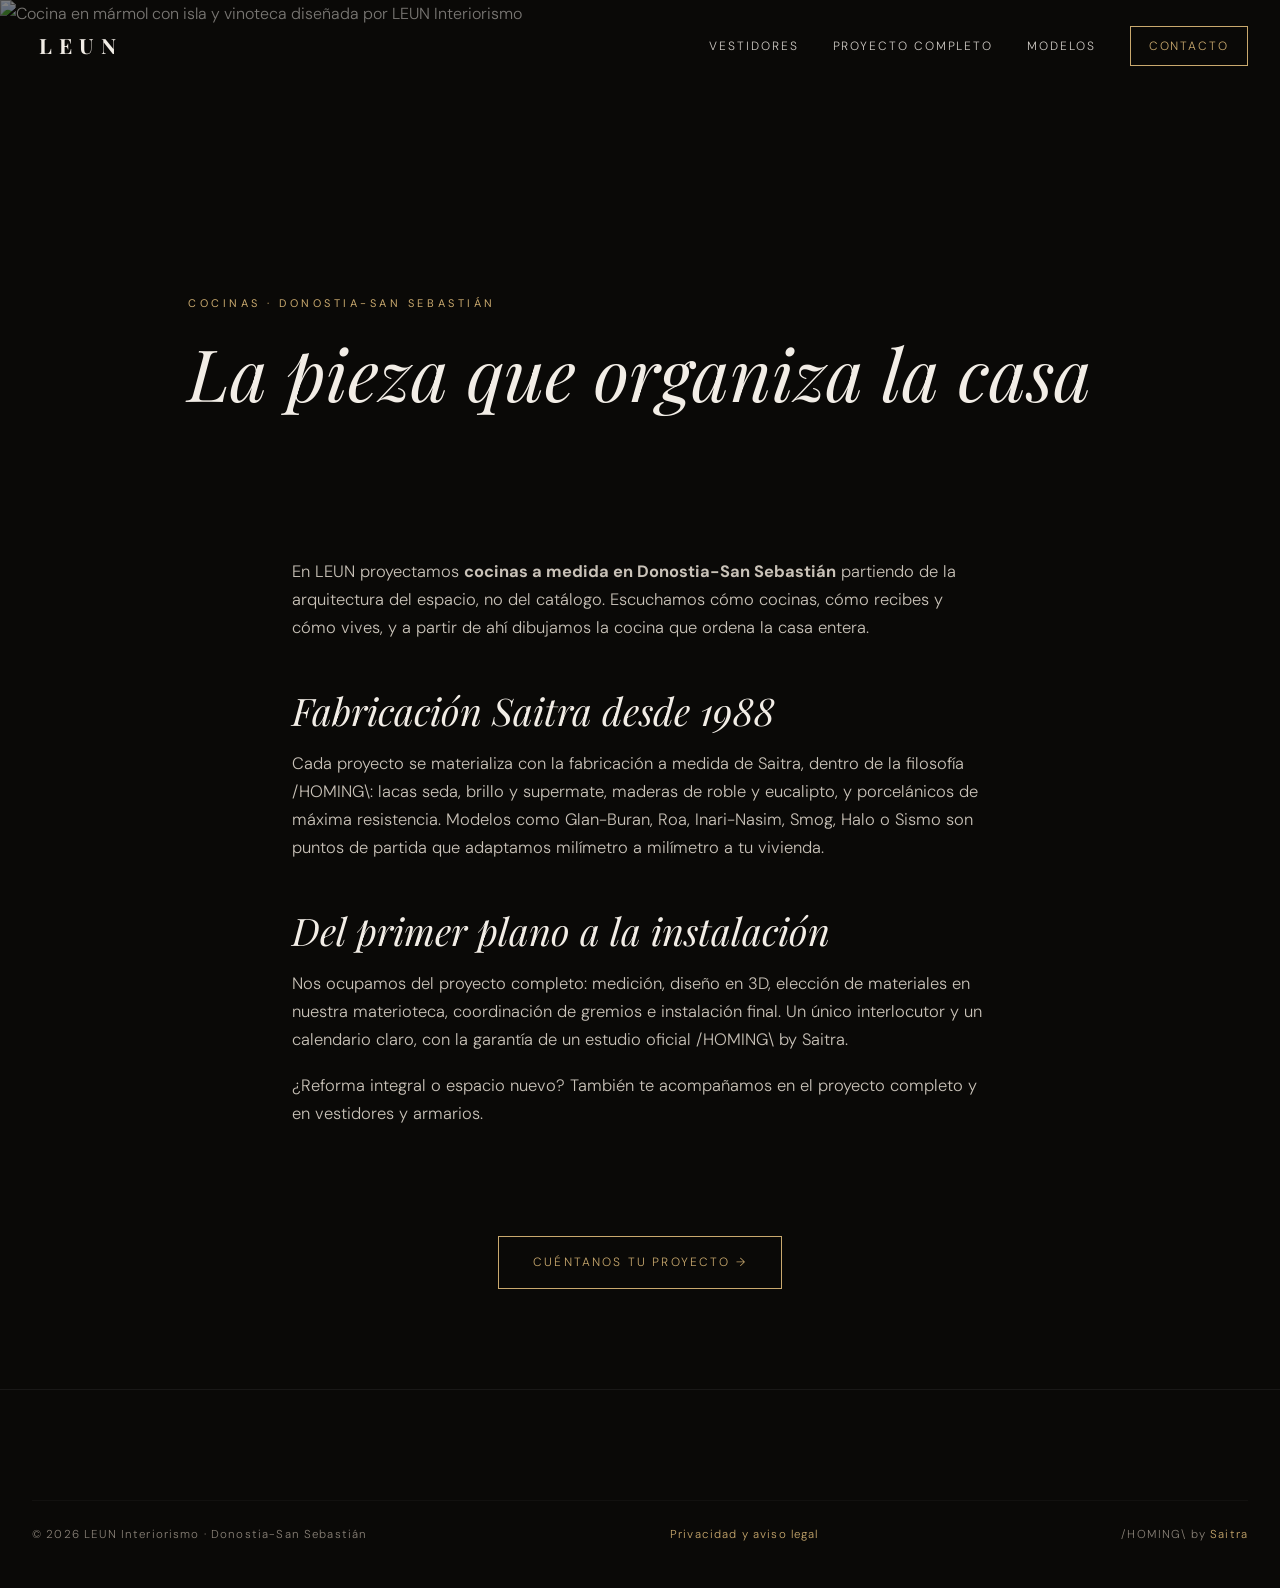
==== cocinas.html @ f99738a0 "Add files via upload" ====
<!DOCTYPE html>
<html lang="es">
<head>
<meta charset="UTF-8">
<meta name="viewport" content="width=device-width, initial-scale=1">
<title>Cocinas a medida en Donostia-San Sebastián | LEUN Interiorismo</title>
<meta name="description" content="Diseño de cocinas a medida en Donostia-San Sebastián. Proyectos de alta gama fabricados por Saitra: lacas, maderas y porcelánicos. Estudio oficial /HOMING\.">
<meta name="robots" content="index, follow">
<link rel="canonical" href="https://leun26.github.io/leun-web/cocinas.html">
<meta property="og:type" content="website">
<meta property="og:locale" content="es_ES">
<meta property="og:site_name" content="LEUN Interiorismo">
<meta property="og:title" content="Cocinas a medida en Donostia | LEUN Interiorismo">
<meta property="og:description" content="Proyectos de cocina de alta gama en Donostia-San Sebastián, fabricados por Saitra.">
<meta property="og:url" content="https://leun26.github.io/leun-web/cocinas.html">
<meta property="og:image" content="https://leun26.github.io/leun-web/assets/img/local-marmol.jpg">
<link rel="icon" href="favicon.svg" type="image/svg+xml">
<link rel="apple-touch-icon" href="apple-touch-icon.png">
<link rel="preconnect" href="https://fonts.googleapis.com">
<link rel="preconnect" href="https://fonts.gstatic.com" crossorigin>
<link href="https://fonts.googleapis.com/css2?family=DM+Sans:wght@300;400;500&family=Playfair+Display:ital,wght@0,400;0,700;1,400;1,700&display=swap" rel="stylesheet">
<link rel="stylesheet" href="css/style.css">
<style>
.svc-hero{min-height:52vh;display:flex;align-items:flex-end;position:relative;overflow:hidden;padding-bottom:56px}
.svc-hero img{position:absolute;inset:0;width:100%;height:100%;object-fit:cover;filter:brightness(.5)}
.svc-hero .wrap{position:relative;z-index:2}
.svc-hero h1{font-size:clamp(38px,6.5vw,72px);color:var(--hueso);font-style:italic}
.svc-body{padding:90px 0}
.svc-body .wrap{max-width:760px}
.svc-body h2{font-size:clamp(26px,4vw,38px);font-style:italic;margin:48px 0 18px}
.svc-body p{color:#c9c2b8;margin-bottom:18px;font-size:16.5px}
.svc-cta{text-align:center;padding:0 0 100px}
</style>
<script type="application/ld+json">
{
  "@context": "https://schema.org",
  "@type": "Service",
  "serviceType": "Diseño de cocinas a medida",
  "provider": { "@type": "LocalBusiness", "name": "LEUN Interiorismo", "url": "https://leun26.github.io/leun-web/" },
  "areaServed": ["Donostia-San Sebastián", "Gipuzkoa"],
  "url": "https://leun26.github.io/leun-web/cocinas.html"
}
</script>
</head>
<body>
<header>
  <nav id="nav" aria-label="Navegación principal">
    <a href="index.html" class="brand" aria-label="LEUN Interiorismo — inicio"><b>LEUN</b></a>
    <div class="nav-links" id="navLinks">
      <a href="vestidores.html">Vestidores</a>
      <a href="proyecto-completo.html">Proyecto completo</a>
      <a href="index.html#colecciones">Modelos</a>
      <a href="index.html#contacto" class="nav-cta">Contacto</a>
    </div>
    <button class="burger" id="burger" aria-label="Abrir menú" aria-expanded="false" aria-controls="navLinks">
      <span></span><span></span><span></span>
    </button>
  </nav>
</header>

<main>
  <section class="svc-hero">
    <img src="assets/img/local-marmol.jpg" alt="Cocina en mármol con isla y vinoteca diseñada por LEUN Interiorismo" fetchpriority="high">
    <div class="wrap">
      <span class="eyebrow">Cocinas · Donostia-San Sebastián</span>
      <h1>La pieza que organiza la casa</h1>
    </div>
  </section>

  <section class="svc-body">
    <div class="wrap">
      <p>En LEUN proyectamos <strong>cocinas a medida en Donostia-San Sebastián</strong> partiendo de la arquitectura del espacio, no del catálogo. Escuchamos cómo cocinas, cómo recibes y cómo vives, y a partir de ahí dibujamos la cocina que ordena la casa entera.</p>

      <h2>Fabricación Saitra desde 1988</h2>
      <p>Cada proyecto se materializa con la fabricación a medida de <a href="https://saitra.com" target="_blank" rel="noopener">Saitra</a>, dentro de la filosofía /HOMING\: lacas seda, brillo y supermate, maderas de roble y eucalipto, y porcelánicos de máxima resistencia. Modelos como Glan-Buran, Roa, Inari-Nasim, Smog, Halo o Sismo son puntos de partida que adaptamos milímetro a milímetro a tu vivienda.</p>

      <h2>Del primer plano a la instalación</h2>
      <p>Nos ocupamos del proyecto completo: medición, diseño en 3D, elección de materiales en nuestra materioteca, coordinación de gremios e instalación final. Un único interlocutor y un calendario claro, con la garantía de un estudio oficial /HOMING\ by Saitra.</p>

      <p>¿Reforma integral o espacio nuevo? También te acompañamos en <a href="proyecto-completo.html">el proyecto completo</a> y en <a href="vestidores.html">vestidores y armarios</a>.</p>
    </div>
  </section>

  <div class="svc-cta">
    <a class="btn-gold" href="index.html#contacto">Cuéntanos tu proyecto →</a>
  </div>
</main>

<footer>
  <div class="wrap">
    <div class="foot-bottom">
      <span>© 2026 LEUN Interiorismo · Donostia-San Sebastián</span>
      <span><a href="privacidad.html">Privacidad y aviso legal</a></span>
      <span>/HOMING\ by <a href="https://saitra.com" target="_blank" rel="noopener">Saitra</a></span>
    </div>
  </div>
</footer>
<script src="js/main.js" defer></script>
</body>
</html>
---- css/style.css ----
/* ===========================================================
   LEUN INTERIORISMO — style.css
   Estudio oficial /HOMING\ by Saitra · Donostia-San Sebastián
   Vanilla CSS3. Sin frameworks. Mobile-first.
   =========================================================== */

:root{
  --obsidian:#0A0907;
  --obsidian-soft:#13110E;
  --gold:#C9A96E;
  --gold-dim:#A8895280;
  --hueso:#F2EDE6;
  --piedra:#8A8278;
  --white:#FFFFFF;
  --maxw:1280px;
}
*{margin:0;padding:0;box-sizing:border-box}
html{scroll-behavior:smooth}
body{
  background:var(--obsidian);
  color:var(--hueso);
  font-family:'DM Sans',sans-serif;
  font-weight:300;
  line-height:1.7;
  -webkit-font-smoothing:antialiased;
  overflow-x:hidden;
}
h1,h2,h3,h4{font-family:'Playfair Display',serif;font-weight:400;line-height:1.1}
a{color:inherit;text-decoration:none}
img{display:block;max-width:100%}
section{position:relative}
.wrap{max-width:var(--maxw);margin:0 auto;padding:0 20px}
.eyebrow{
  font-size:11px;letter-spacing:.32em;text-transform:uppercase;
  color:var(--gold);font-weight:400;margin-bottom:20px;display:inline-block;
}

/* Texto solo para lectores de pantalla / SEO */
.visually-hidden{position:absolute;width:1px;height:1px;margin:-1px;padding:0;overflow:hidden;clip:rect(0 0 0 0);white-space:nowrap;border:0}

/* Skip link (accesibilidad) */
.skip{position:absolute;left:-9999px;top:0;background:var(--gold);color:var(--obsidian);
  padding:10px 16px;z-index:200;font-size:13px;letter-spacing:.1em}
.skip:focus{left:12px;top:12px}

/* Reveal on scroll */
.reveal{opacity:0;transform:translateY(34px);transition:opacity 1s cubic-bezier(.16,.7,.3,1),transform 1s cubic-bezier(.16,.7,.3,1)}
.reveal.in{opacity:1;transform:none}
.reveal.d1{transition-delay:.1s}.reveal.d2{transition-delay:.22s}.reveal.d3{transition-delay:.34s}
@media(prefers-reduced-motion:reduce){.reveal{opacity:1;transform:none;transition:none}}

/* ---------- NAV ---------- */
nav{
  position:fixed;top:0;left:0;right:0;z-index:100;
  display:flex;align-items:center;justify-content:space-between;
  padding:22px 20px;transition:padding .4s ease,background .4s ease,backdrop-filter .4s ease;
}
nav.scrolled{
  padding:14px 20px;background:rgba(10,9,7,.82);
  backdrop-filter:blur(14px);-webkit-backdrop-filter:blur(14px);border-bottom:1px solid #ffffff10;
}
.brand{font-family:'Playfair Display',serif;font-size:21px;letter-spacing:.34em;color:var(--hueso);padding-left:.34em}
.brand b{font-weight:700}
.nav-links{display:flex;gap:34px;align-items:center}
.nav-links a{font-size:12px;letter-spacing:.16em;text-transform:uppercase;color:var(--hueso);opacity:.85;transition:color .3s,opacity .3s;position:relative}
.nav-links a::after{content:"";position:absolute;left:0;bottom:-6px;width:0;height:1px;background:var(--gold);transition:width .35s ease}
.nav-links a:hover,.nav-links a:focus-visible{color:var(--gold);opacity:1}
.nav-links a:hover::after{width:100%}
.nav-cta{border:1px solid var(--gold);padding:9px 18px!important;color:var(--gold)!important;opacity:1!important}
.nav-cta::after{display:none}
.nav-cta:hover{background:var(--gold);color:var(--obsidian)!important}
.burger{display:flex;flex-direction:column;gap:5px;cursor:pointer;width:28px;height:20px;justify-content:center;z-index:120;background:none;border:0}
.burger span{height:1.5px;background:var(--hueso);transition:.35s;display:block}
.burger.open span:nth-child(1){transform:translateY(6.5px) rotate(45deg)}
.burger.open span:nth-child(2){opacity:0}
.burger.open span:nth-child(3){transform:translateY(-6.5px) rotate(-45deg)}

/* ---------- HERO ---------- */
.hero{height:100vh;min-height:600px;display:flex;align-items:center;justify-content:center;text-align:center;overflow:hidden}
.hero-media{position:absolute;inset:0;z-index:0}
.hero-media img{width:100%;height:100%;object-fit:cover;transform:scale(1.08);animation:slowzoom 20s ease-out forwards}
@keyframes slowzoom{to{transform:scale(1)}}
.hero-overlay{position:absolute;inset:0;background:linear-gradient(180deg,rgba(0,0,0,.45) 0%,rgba(0,0,0,.55) 55%,rgba(10,9,7,.92) 100%);z-index:1}
.hero-content{position:relative;z-index:2;padding:0 22px}
.hero h1{
  font-size:clamp(64px,13vw,138px);color:var(--gold);letter-spacing:.18em;
  font-weight:400;padding-left:.18em;text-shadow:0 4px 60px rgba(0,0,0,.5);
  opacity:0;animation:fadeUp 1.4s cubic-bezier(.16,.7,.3,1) .2s forwards}
.hero .sub{font-size:clamp(14px,1.5vw,18px);font-weight:300;color:var(--hueso);letter-spacing:.15em;margin-top:14px;
  opacity:0;animation:fadeUp 1.4s cubic-bezier(.16,.7,.3,1) .55s forwards}
.hero .sub i{font-family:'Playfair Display',serif;font-style:italic;color:var(--gold)}
.hero-cta{display:inline-flex;gap:14px;flex-wrap:wrap;justify-content:center;margin-top:36px;
  opacity:0;animation:fadeUp 1.4s cubic-bezier(.16,.7,.3,1) .9s forwards}
.badge{display:inline-block;border:1px solid var(--gold);padding:11px 22px;font-size:11px;letter-spacing:.22em;text-transform:uppercase;color:var(--gold);transition:.4s}
.badge.solid{background:var(--gold);color:var(--obsidian)}
.badge:hover{background:var(--gold);color:var(--obsidian)}
.badge.solid:hover{background:transparent;color:var(--gold)}
@keyframes fadeUp{from{opacity:0;transform:translateY(28px)}to{opacity:1;transform:none}}
.scroll-ind{position:absolute;bottom:30px;left:50%;transform:translateX(-50%);z-index:3;opacity:0;animation:fadeUp 1.2s 1.4s forwards}
.scroll-ind svg{width:26px;height:26px;stroke:var(--gold);animation:pulse 2s ease-in-out infinite}
@keyframes pulse{0%,100%{transform:translateY(0);opacity:.4}50%{transform:translateY(8px);opacity:1}}

/* ---------- SECTION HEAD ---------- */
.section-head{text-align:center;margin-bottom:64px}
.section-head h2{font-size:clamp(32px,5vw,52px);font-style:italic}

/* ---------- SERVICIOS ---------- */
.services{padding:100px 0 110px;background:var(--obsidian)}
.grid3{display:grid;grid-template-columns:1fr;gap:14px}
.svc{padding:40px 28px;border:1px solid #ffffff0f;transition:border-color .5s,background .5s,transform .5s}
.svc:hover{border-color:var(--gold-dim);background:#ffffff05;transform:translateY(-6px)}
.svc-icon{width:46px;height:46px;stroke:var(--gold);stroke-width:1;fill:none;margin-bottom:28px}
.svc h3{font-size:26px;font-style:italic;margin-bottom:14px}
.svc p{color:var(--piedra);font-size:15.5px}

/* ---------- FILOSOFÍA ---------- */
.philo{background:var(--hueso);color:var(--obsidian);padding:100px 0}
.philo .wrap{max-width:880px;text-align:center}
.philo .big{font-size:clamp(58px,11vw,108px);font-weight:700;color:var(--obsidian);letter-spacing:.02em;margin-bottom:14px}
.philo p{font-size:clamp(17px,2vw,21px);font-weight:300;color:#2b2823;max-width:680px;margin:0 auto 36px;line-height:1.85}
.philo .quote{font-family:'Playfair Display',serif;font-style:italic;font-size:clamp(22px,3vw,30px);color:#7A6234;margin:0 auto 44px;max-width:560px;position:relative}
.philo .quote::before{content:"\201C";position:absolute;left:-.5em;top:-.2em;font-size:1.4em;opacity:.3}
.btn-ghost{display:inline-block;border:1px solid #9c7e44;color:#7A6234;padding:15px 34px;font-size:12px;letter-spacing:.18em;text-transform:uppercase;transition:.4s}
.btn-ghost:hover{background:var(--obsidian);border-color:var(--obsidian);color:var(--gold)}

/* ---------- PARTNER BAND ---------- */
.partner{background:var(--obsidian-soft);padding:80px 0;text-align:center;border-top:1px solid #ffffff0a;border-bottom:1px solid #ffffff0a}
.partner .lede{font-family:'Playfair Display',serif;font-style:italic;font-size:clamp(23px,3.4vw,36px);color:var(--hueso);max-width:780px;margin:0 auto 14px}
.partner .lede b{font-style:normal;font-weight:700;color:var(--gold)}
.partner .sub{color:var(--piedra);font-size:15px;max-width:600px;margin:0 auto 50px}
.stats{display:flex;justify-content:center;gap:48px;flex-wrap:wrap}
.stat .num{font-family:'Playfair Display',serif;font-size:38px;color:var(--gold);line-height:1}
.stat .lab{font-size:11px;letter-spacing:.22em;text-transform:uppercase;color:var(--piedra);margin-top:10px}

/* ---------- PORTAFOLIO (CSS GRID MAGAZINE) ---------- */
.portfolio{padding:96px 0 100px}
.portfolio-grid{display:grid;grid-template-columns:1fr;gap:14px;grid-auto-rows:200px}
.proj{position:relative;overflow:hidden;cursor:pointer;background:#1a1714;aspect-ratio:4/3}
.proj img{width:100%;height:100%;object-fit:cover;transition:transform 1.2s cubic-bezier(.16,.7,.3,1),filter .8s;filter:grayscale(.22) brightness(.84)}
.proj:hover img,.proj:focus-within img{transform:scale(1.06);filter:grayscale(0) brightness(.96)}
.proj-info{position:absolute;inset:0;display:flex;flex-direction:column;justify-content:flex-end;padding:30px;
  background:linear-gradient(180deg,transparent 42%,rgba(10,9,7,.86));opacity:0;transition:opacity .55s}
.proj:hover .proj-info,.proj:focus-within .proj-info{opacity:1}
.proj-info h3{font-size:28px;font-style:italic;color:var(--hueso);transform:translateY(12px);transition:transform .55s}
.proj:hover .proj-info h3{transform:none}
.proj-tags{font-size:11px;letter-spacing:.2em;text-transform:uppercase;color:var(--gold);margin-top:9px;transform:translateY(12px);transition:transform .55s .05s}
.proj:hover .proj-tags{transform:none}

/* Magazine asymmetry — desktop (6-col tessellation) */
@media(min-width:901px){
  .portfolio-grid{grid-template-columns:repeat(6,1fr);grid-auto-rows:208px}
  .proj{aspect-ratio:auto}
  .proj:nth-child(1){grid-column:1/4;grid-row:1/3}
  .proj:nth-child(2){grid-column:4/7;grid-row:1/2}
  .proj:nth-child(3){grid-column:4/6;grid-row:2/3}
  .proj:nth-child(4){grid-column:6/7;grid-row:2/4}
  .proj:nth-child(5){grid-column:1/3;grid-row:3/4}
  .proj:nth-child(6){grid-column:3/6;grid-row:3/4}
}
/* Tablet */
@media(min-width:561px) and (max-width:900px){
  .portfolio-grid{grid-template-columns:repeat(2,1fr);grid-auto-rows:210px}
  .proj{aspect-ratio:auto}
  .proj:nth-child(1){grid-column:1/3;grid-row:span 2}
  .proj:nth-child(4){grid-row:span 2}
}

/* ---------- ANTES / DESPUÉS ---------- */
.bawrap{padding:90px 0 100px;background:var(--obsidian-soft)}
.ba{position:relative;max-width:980px;margin:0 auto;aspect-ratio:16/10;overflow:hidden;border-radius:4px;
  touch-action:none;user-select:none;box-shadow:0 24px 70px rgba(0,0,0,.45)}
.ba-img{position:absolute;inset:0;width:100%;height:100%;object-fit:cover}
.ba-after{clip-path:inset(0 0 0 calc(var(--p,50) * 1%));-webkit-clip-path:inset(0 0 0 calc(var(--p,50) * 1%))}
.ba-label{position:absolute;top:18px;font-size:11px;letter-spacing:.22em;text-transform:uppercase;
  background:rgba(10,9,7,.6);color:var(--hueso);padding:6px 12px;border:1px solid #ffffff22;z-index:3;pointer-events:none}
.ba-label.before{left:18px}
.ba-label.after{right:18px;color:var(--gold);border-color:var(--gold-dim)}
.ba-handle{position:absolute;top:0;bottom:0;left:calc(var(--p,50) * 1%);width:2px;background:var(--gold);transform:translateX(-1px);z-index:4;pointer-events:none}
.ba-knob{position:absolute;top:50%;left:calc(var(--p,50) * 1%);transform:translate(-50%,-50%);z-index:5;
  width:46px;height:46px;border-radius:50%;background:rgba(10,9,7,.65);border:1px solid var(--gold);
  display:flex;align-items:center;justify-content:center;backdrop-filter:blur(4px);-webkit-backdrop-filter:blur(4px)}
.ba-knob svg{width:22px;height:22px;stroke:var(--gold);fill:none;stroke-width:1.4}
.ba:focus-visible{outline:2px solid var(--gold);outline-offset:3px}
.ba-note{text-align:center;color:var(--piedra);font-size:12px;letter-spacing:.06em;margin-top:18px;opacity:.7}

/* ---------- COLECCIONES ---------- */
.collections{padding:96px 0 50px;background:var(--obsidian)}
.coll-track{display:flex;gap:20px;overflow-x:auto;padding:24px 20px 50px;scroll-snap-type:x mandatory;-webkit-overflow-scrolling:touch}
.coll-track::-webkit-scrollbar{height:3px}
.coll-track::-webkit-scrollbar-thumb{background:var(--gold-dim)}
.coll-track::-webkit-scrollbar-track{background:#ffffff0a}
.coll{flex:0 0 78vw;max-width:360px;scroll-snap-align:start;display:block}
.coll-img{aspect-ratio:4/5;overflow:hidden;margin-bottom:22px}
.coll-img img{width:100%;height:100%;object-fit:cover;filter:grayscale(.3) brightness(.85);transition:transform 1.2s,filter .8s}
.coll:hover .coll-img img{transform:scale(1.06);filter:grayscale(0) brightness(1)}
.coll h3{font-size:38px;letter-spacing:.06em;margin-bottom:4px}
.coll .mean{font-size:12px;letter-spacing:.24em;text-transform:uppercase;color:var(--gold);margin-bottom:14px}
.coll p{color:var(--piedra);font-size:15px}
.coll-hint{text-align:center;font-size:11px;letter-spacing:.22em;text-transform:uppercase;color:var(--piedra);opacity:.6;margin-top:8px}

/* ---------- SHOWROOM (Villa Roseta) ---------- */
.showroom{padding:96px 0 90px;background:var(--obsidian)}
.show-intro{color:var(--piedra);font-size:16px;max-width:620px;margin:22px auto 0;line-height:1.8}
.show-intro em{font-family:'Playfair Display',serif;font-style:italic;color:var(--gold)}
.show-track{display:flex;gap:16px;overflow-x:auto;padding:24px 20px 36px;scroll-snap-type:x mandatory;-webkit-overflow-scrolling:touch}
.show-track::-webkit-scrollbar{height:3px}
.show-track::-webkit-scrollbar-thumb{background:var(--gold-dim)}
.scard{flex:0 0 70vw;max-width:310px;scroll-snap-align:start;position:relative;overflow:hidden;display:block}
.scard img{width:100%;aspect-ratio:3/4;object-fit:cover;filter:grayscale(.25) brightness(.82);transition:transform 1.1s cubic-bezier(.16,.7,.3,1),filter .8s}
.scard:hover img{transform:scale(1.05);filter:none}
.scard span{position:absolute;left:18px;bottom:16px;font-family:'Playfair Display',serif;font-style:italic;font-size:21px;color:var(--hueso);text-shadow:0 2px 16px rgba(0,0,0,.7)}
.scard.feat{outline:1px solid var(--gold-dim);outline-offset:-1px}
.scard.feat span{color:var(--gold)}
.show-cta{text-align:center;margin-top:30px}
.btn-gold{display:inline-block;border:1px solid var(--gold);color:var(--gold);padding:15px 34px;font-size:12px;letter-spacing:.18em;text-transform:uppercase;transition:.4s}
.btn-gold:hover{background:var(--gold);color:var(--obsidian)}

/* ---------- CONTACTO ---------- */
.contact{padding:100px 0 100px}
.contact-intro{max-width:640px;margin-bottom:44px}
.contact-intro h2{font-size:clamp(36px,6vw,60px);font-style:italic;margin-bottom:22px}
.contact-intro .lead{color:var(--piedra);font-size:17px}
.form-embed{width:100%;border-radius:4px;overflow:hidden;box-shadow:0 24px 70px rgba(0,0,0,.45)}
.form-embed iframe{width:100%;height:720px;border:0;display:block;background:#F2EDE6}

/* ---------- FOOTER ---------- */
footer{border-top:1px solid #ffffff10;padding:64px 0 44px;background:var(--obsidian)}
.foot-grid{display:flex;justify-content:space-between;align-items:flex-end;flex-wrap:wrap;gap:36px}
.foot-brand .brand{padding-left:0;display:block;margin-bottom:14px}
.foot-brand p{color:var(--piedra);font-size:13px;max-width:300px}
.foot-links{display:flex;gap:26px;flex-wrap:wrap}
.foot-links a{font-size:12px;letter-spacing:.14em;text-transform:uppercase;color:var(--piedra);transition:color .3s}
.foot-links a:hover{color:var(--gold)}
.foot-bottom{margin-top:46px;padding-top:24px;border-top:1px solid #ffffff08;display:flex;justify-content:space-between;flex-wrap:wrap;gap:12px;font-size:11.5px;letter-spacing:.1em;color:var(--piedra)}
.foot-bottom a{color:var(--gold)}

/* ---------- DESKTOP / TABLET LAYOUT ---------- */
@media(min-width:861px){
  .wrap{padding:0 32px}
  nav{padding:26px 32px}
  nav.scrolled{padding:16px 32px}
  .nav-links a{font-size:12px}
  .burger{display:none}
  .grid3{grid-template-columns:repeat(3,1fr)}
  .services{padding:130px 0 140px}
  .philo{padding:150px 0}
  .partner{padding:90px 0}
  .stats{gap:70px}
  .stat .num{font-size:40px}
  .portfolio,.contact{padding:140px 0}
  .coll{flex:0 0 380px}
  .scard{flex:0 0 310px}
  .section-head{margin-bottom:80px}
}

/* ---------- MOBILE NAV PANEL ---------- */
@media(max-width:860px){
  .nav-links{position:fixed;inset:0;background:rgba(10,9,7,.97);backdrop-filter:blur(10px);-webkit-backdrop-filter:blur(10px);
    flex-direction:column;justify-content:center;gap:30px;transform:translateX(100%);transition:transform .5s cubic-bezier(.16,.7,.3,1)}
  .nav-links.open{transform:none}
  .nav-links a{font-size:16px}
}
@media(max-width:480px){
  .hero h1{letter-spacing:.14em;padding-left:.14em}
  .svc{padding:34px 22px}
  .proj-info{padding:22px}
  .form-embed iframe{height:620px}
  .ba{aspect-ratio:3/4}
}


/* Fix: evita el "fantasma" del footer duplicado en el nav (bug del compositor de Chrome) */
footer{position:relative;z-index:1;transform:translateZ(0)}
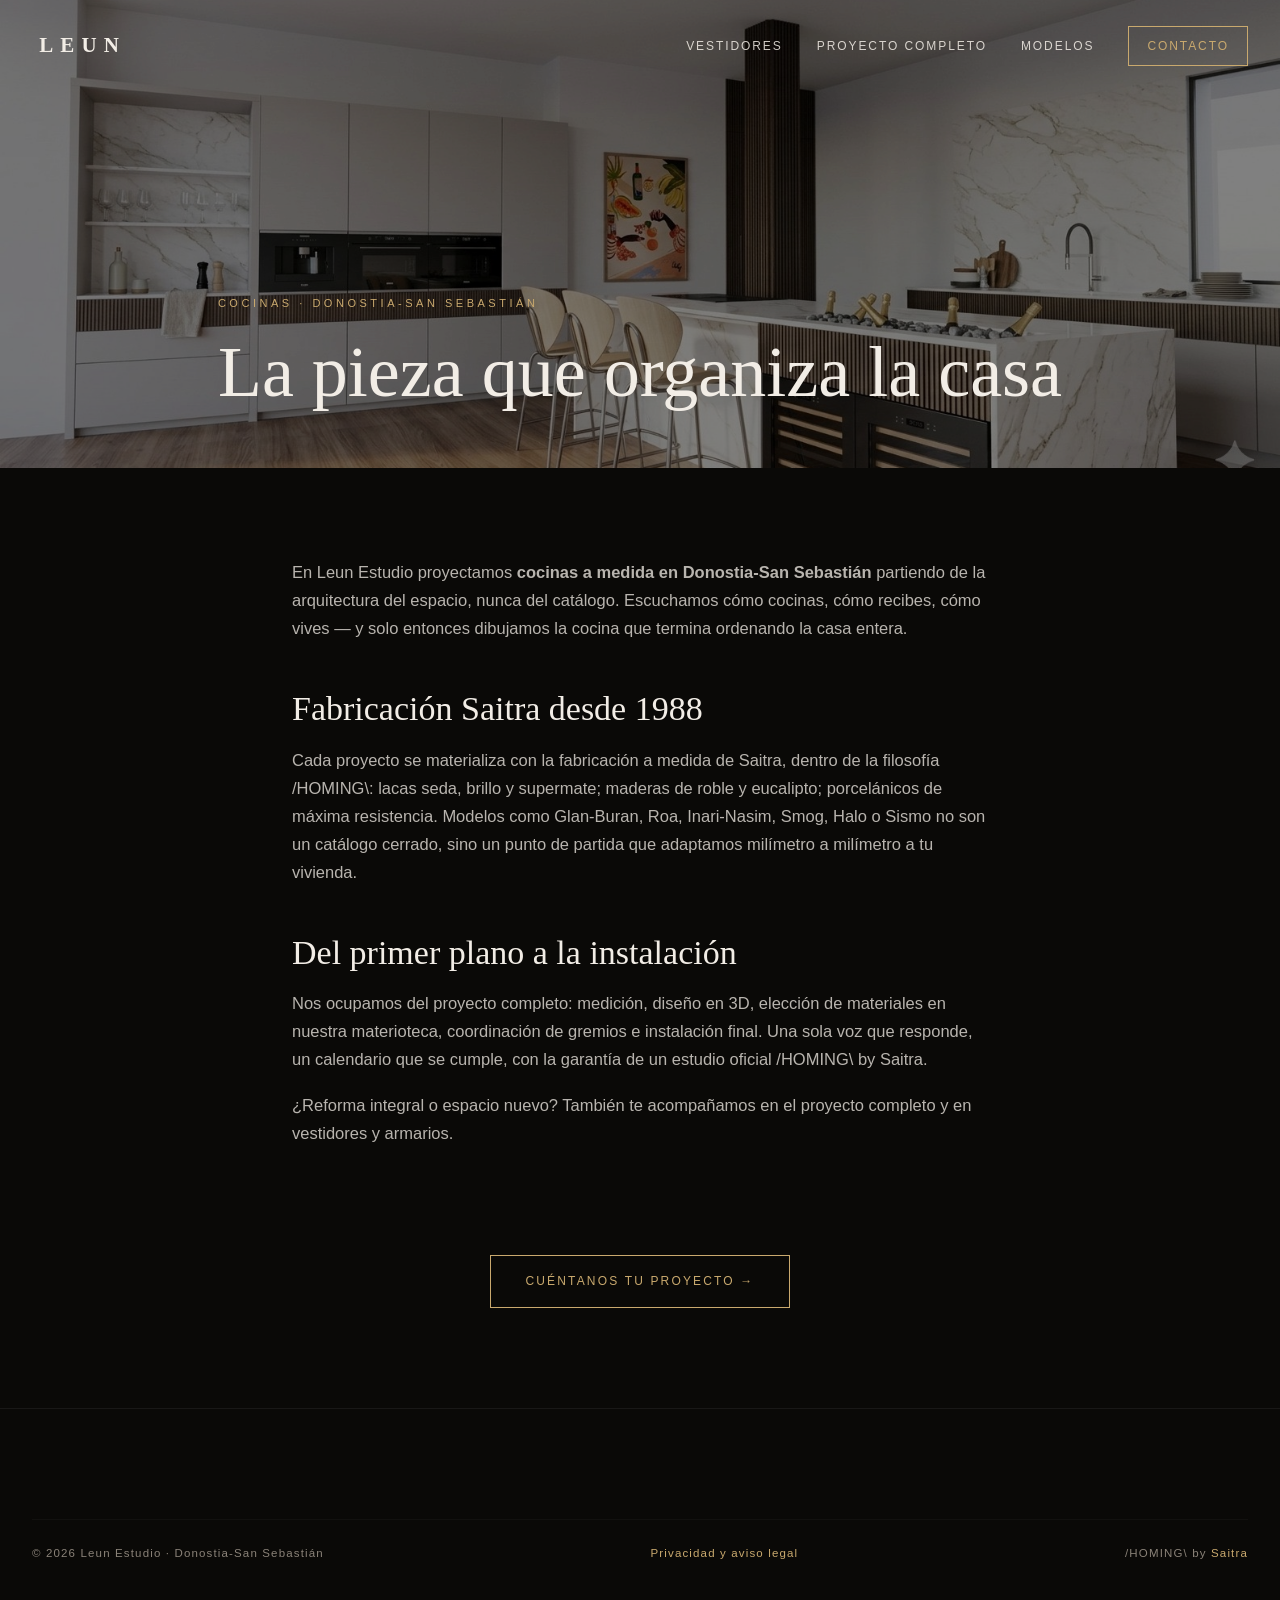
==== commit ed52fb73: "Rediseño blanding oscuro + Leicht + páginas de servicio" ====
--- a/cocinas.html
+++ b/cocinas.html
@@ -3,14 +3,14 @@
 <head>
 <meta charset="UTF-8">
 <meta name="viewport" content="width=device-width, initial-scale=1">
-<title>Cocinas a medida en Donostia-San Sebastián | LEUN Interiorismo</title>
+<title>Cocinas a medida en Donostia-San Sebastián | Leun Estudio</title>
 <meta name="description" content="Diseño de cocinas a medida en Donostia-San Sebastián. Proyectos de alta gama fabricados por Saitra: lacas, maderas y porcelánicos. Estudio oficial /HOMING\.">
 <meta name="robots" content="index, follow">
 <link rel="canonical" href="https://leun26.github.io/leun-web/cocinas.html">
 <meta property="og:type" content="website">
 <meta property="og:locale" content="es_ES">
-<meta property="og:site_name" content="LEUN Interiorismo">
-<meta property="og:title" content="Cocinas a medida en Donostia | LEUN Interiorismo">
+<meta property="og:site_name" content="Leun Estudio">
+<meta property="og:title" content="Cocinas a medida en Donostia | Leun Estudio">
 <meta property="og:description" content="Proyectos de cocina de alta gama en Donostia-San Sebastián, fabricados por Saitra.">
 <meta property="og:url" content="https://leun26.github.io/leun-web/cocinas.html">
 <meta property="og:image" content="https://leun26.github.io/leun-web/assets/img/local-marmol.jpg">
@@ -18,17 +18,17 @@
 <link rel="apple-touch-icon" href="apple-touch-icon.png">
 <link rel="preconnect" href="https://fonts.googleapis.com">
 <link rel="preconnect" href="https://fonts.gstatic.com" crossorigin>
-<link href="https://fonts.googleapis.com/css2?family=DM+Sans:wght@300;400;500&family=Playfair+Display:ital,wght@0,400;0,700;1,400;1,700&display=swap" rel="stylesheet">
+<link href="https://fonts.googleapis.com/css2?family=Inter:ital,wght@0,300;0,400;0,500;0,600;1,400&family=Montserrat:wght@700;800&display=swap" rel="stylesheet">
 <link rel="stylesheet" href="css/style.css">
 <style>
 .svc-hero{min-height:52vh;display:flex;align-items:flex-end;position:relative;overflow:hidden;padding-bottom:56px}
 .svc-hero img{position:absolute;inset:0;width:100%;height:100%;object-fit:cover;filter:brightness(.5)}
 .svc-hero .wrap{position:relative;z-index:2}
-.svc-hero h1{font-size:clamp(38px,6.5vw,72px);color:var(--hueso);font-style:italic}
+.svc-hero h1{font-size:clamp(38px,6.5vw,72px);color:var(--ink)}
 .svc-body{padding:90px 0}
 .svc-body .wrap{max-width:760px}
-.svc-body h2{font-size:clamp(26px,4vw,38px);font-style:italic;margin:48px 0 18px}
-.svc-body p{color:#c9c2b8;margin-bottom:18px;font-size:16.5px}
+.svc-body h2{font-size:clamp(24px,3.6vw,34px);margin:48px 0 18px}
+.svc-body p{color:var(--ink-soft);opacity:.75;margin-bottom:18px;font-size:16.5px}
 .svc-cta{text-align:center;padding:0 0 100px}
 </style>
 <script type="application/ld+json">
@@ -36,7 +36,7 @@
   "@context": "https://schema.org",
   "@type": "Service",
   "serviceType": "Diseño de cocinas a medida",
-  "provider": { "@type": "LocalBusiness", "name": "LEUN Interiorismo", "url": "https://leun26.github.io/leun-web/" },
+  "provider": { "@type": "LocalBusiness", "name": "Leun Estudio", "url": "https://leun26.github.io/leun-web/" },
   "areaServed": ["Donostia-San Sebastián", "Gipuzkoa"],
   "url": "https://leun26.github.io/leun-web/cocinas.html"
 }
@@ -45,7 +45,7 @@
 <body>
 <header>
   <nav id="nav" aria-label="Navegación principal">
-    <a href="index.html" class="brand" aria-label="LEUN Interiorismo — inicio"><b>LEUN</b></a>
+    <a href="index.html" class="brand" aria-label="Leun Estudio — inicio"><b>LEUN</b></a>
     <div class="nav-links" id="navLinks">
       <a href="vestidores.html">Vestidores</a>
       <a href="proyecto-completo.html">Proyecto completo</a>
@@ -60,7 +60,7 @@
 
 <main>
   <section class="svc-hero">
-    <img src="assets/img/local-marmol.jpg" alt="Cocina en mármol con isla y vinoteca diseñada por LEUN Interiorismo" fetchpriority="high">
+    <img src="assets/img/local-marmol.jpg" alt="Cocina en mármol con isla y vinoteca diseñada por Leun Estudio" fetchpriority="high">
     <div class="wrap">
       <span class="eyebrow">Cocinas · Donostia-San Sebastián</span>
       <h1>La pieza que organiza la casa</h1>
@@ -69,13 +69,13 @@
 
   <section class="svc-body">
     <div class="wrap">
-      <p>En LEUN proyectamos <strong>cocinas a medida en Donostia-San Sebastián</strong> partiendo de la arquitectura del espacio, no del catálogo. Escuchamos cómo cocinas, cómo recibes y cómo vives, y a partir de ahí dibujamos la cocina que ordena la casa entera.</p>
+      <p>En Leun Estudio proyectamos <strong>cocinas a medida en Donostia-San Sebastián</strong> partiendo de la arquitectura del espacio, nunca del catálogo. Escuchamos cómo cocinas, cómo recibes, cómo vives — y solo entonces dibujamos la cocina que termina ordenando la casa entera.</p>
 
       <h2>Fabricación Saitra desde 1988</h2>
-      <p>Cada proyecto se materializa con la fabricación a medida de <a href="https://saitra.com" target="_blank" rel="noopener">Saitra</a>, dentro de la filosofía /HOMING\: lacas seda, brillo y supermate, maderas de roble y eucalipto, y porcelánicos de máxima resistencia. Modelos como Glan-Buran, Roa, Inari-Nasim, Smog, Halo o Sismo son puntos de partida que adaptamos milímetro a milímetro a tu vivienda.</p>
+      <p>Cada proyecto se materializa con la fabricación a medida de <a href="https://saitra.com" target="_blank" rel="noopener">Saitra</a>, dentro de la filosofía /HOMING\: lacas seda, brillo y supermate; maderas de roble y eucalipto; porcelánicos de máxima resistencia. Modelos como Glan-Buran, Roa, Inari-Nasim, Smog, Halo o Sismo no son un catálogo cerrado, sino un punto de partida que adaptamos milímetro a milímetro a tu vivienda.</p>
 
       <h2>Del primer plano a la instalación</h2>
-      <p>Nos ocupamos del proyecto completo: medición, diseño en 3D, elección de materiales en nuestra materioteca, coordinación de gremios e instalación final. Un único interlocutor y un calendario claro, con la garantía de un estudio oficial /HOMING\ by Saitra.</p>
+      <p>Nos ocupamos del proyecto completo: medición, diseño en 3D, elección de materiales en nuestra materioteca, coordinación de gremios e instalación final. Una sola voz que responde, un calendario que se cumple, con la garantía de un estudio oficial /HOMING\ by Saitra.</p>
 
       <p>¿Reforma integral o espacio nuevo? También te acompañamos en <a href="proyecto-completo.html">el proyecto completo</a> y en <a href="vestidores.html">vestidores y armarios</a>.</p>
     </div>
@@ -89,7 +89,7 @@
 <footer>
   <div class="wrap">
     <div class="foot-bottom">
-      <span>© 2026 LEUN Interiorismo · Donostia-San Sebastián</span>
+      <span>© 2026 Leun Estudio · Donostia-San Sebastián</span>
       <span><a href="privacidad.html">Privacidad y aviso legal</a></span>
       <span>/HOMING\ by <a href="https://saitra.com" target="_blank" rel="noopener">Saitra</a></span>
     </div>
--- a/css/style.css
+++ b/css/style.css
@@ -112,6 +112,8 @@
 .svc-icon{width:46px;height:46px;stroke:var(--gold);stroke-width:1;fill:none;margin-bottom:28px}
 .svc h3{font-size:26px;font-style:italic;margin-bottom:14px}
 .svc p{color:var(--piedra);font-size:15.5px}
+.svc-more{display:inline-block;margin-top:18px;font-size:11px;letter-spacing:.2em;text-transform:uppercase;color:var(--gold);transition:opacity .3s}
+.svc-more:hover{opacity:.7}
 
 /* ---------- FILOSOFÍA ---------- */
 .philo{background:var(--hueso);color:var(--obsidian);padding:100px 0}
@@ -268,6 +270,25 @@
   .ba{aspect-ratio:3/4}
 }
 
-
 /* Fix: evita el "fantasma" del footer duplicado en el nav (bug del compositor de Chrome) */
 footer{position:relative;z-index:1;transform:translateZ(0)}
+
+/* ---------- BOTÓN FLOTANTE WHATSAPP ---------- */
+.wa-float{position:fixed;right:22px;bottom:22px;z-index:150;width:56px;height:56px;border-radius:50%;
+  background:#25D366;display:flex;align-items:center;justify-content:center;
+  box-shadow:0 8px 28px rgba(0,0,0,.45);transition:transform .3s ease,box-shadow .3s ease}
+.wa-float:hover{transform:translateY(-4px) scale(1.05);box-shadow:0 14px 34px rgba(0,0,0,.55)}
+.wa-float svg{width:30px;height:30px;fill:#fff}
+@media(max-width:480px){.wa-float{right:16px;bottom:16px;width:52px;height:52px}}
+
+/* ---------- LIGHTBOX PORTFOLIO ---------- */
+.lb{position:fixed;inset:0;z-index:300;background:rgba(10,9,7,.94);display:flex;align-items:center;justify-content:center;
+  flex-direction:column;gap:18px;padding:28px;opacity:0;pointer-events:none;transition:opacity .35s ease}
+.lb.open{opacity:1;pointer-events:auto}
+.lb img{max-width:min(1100px,92vw);max-height:74vh;object-fit:contain;box-shadow:0 30px 80px rgba(0,0,0,.6)}
+.lb-cap{color:var(--hueso);font-family:'Playfair Display',serif;font-style:italic;font-size:22px;text-align:center}
+.lb-cap small{display:block;font-family:'DM Sans',sans-serif;font-style:normal;font-size:11px;letter-spacing:.2em;text-transform:uppercase;color:var(--gold);margin-top:6px}
+.lb-close{position:absolute;top:20px;right:24px;background:none;border:0;color:var(--hueso);font-size:34px;line-height:1;cursor:pointer;opacity:.7;transition:opacity .3s}
+.lb-close:hover{opacity:1}
+.lb-cta{border:1px solid var(--gold);color:var(--gold);padding:12px 26px;font-size:11px;letter-spacing:.2em;text-transform:uppercase;transition:.35s}
+.lb-cta:hover{background:var(--gold);color:var(--obsidian)}
